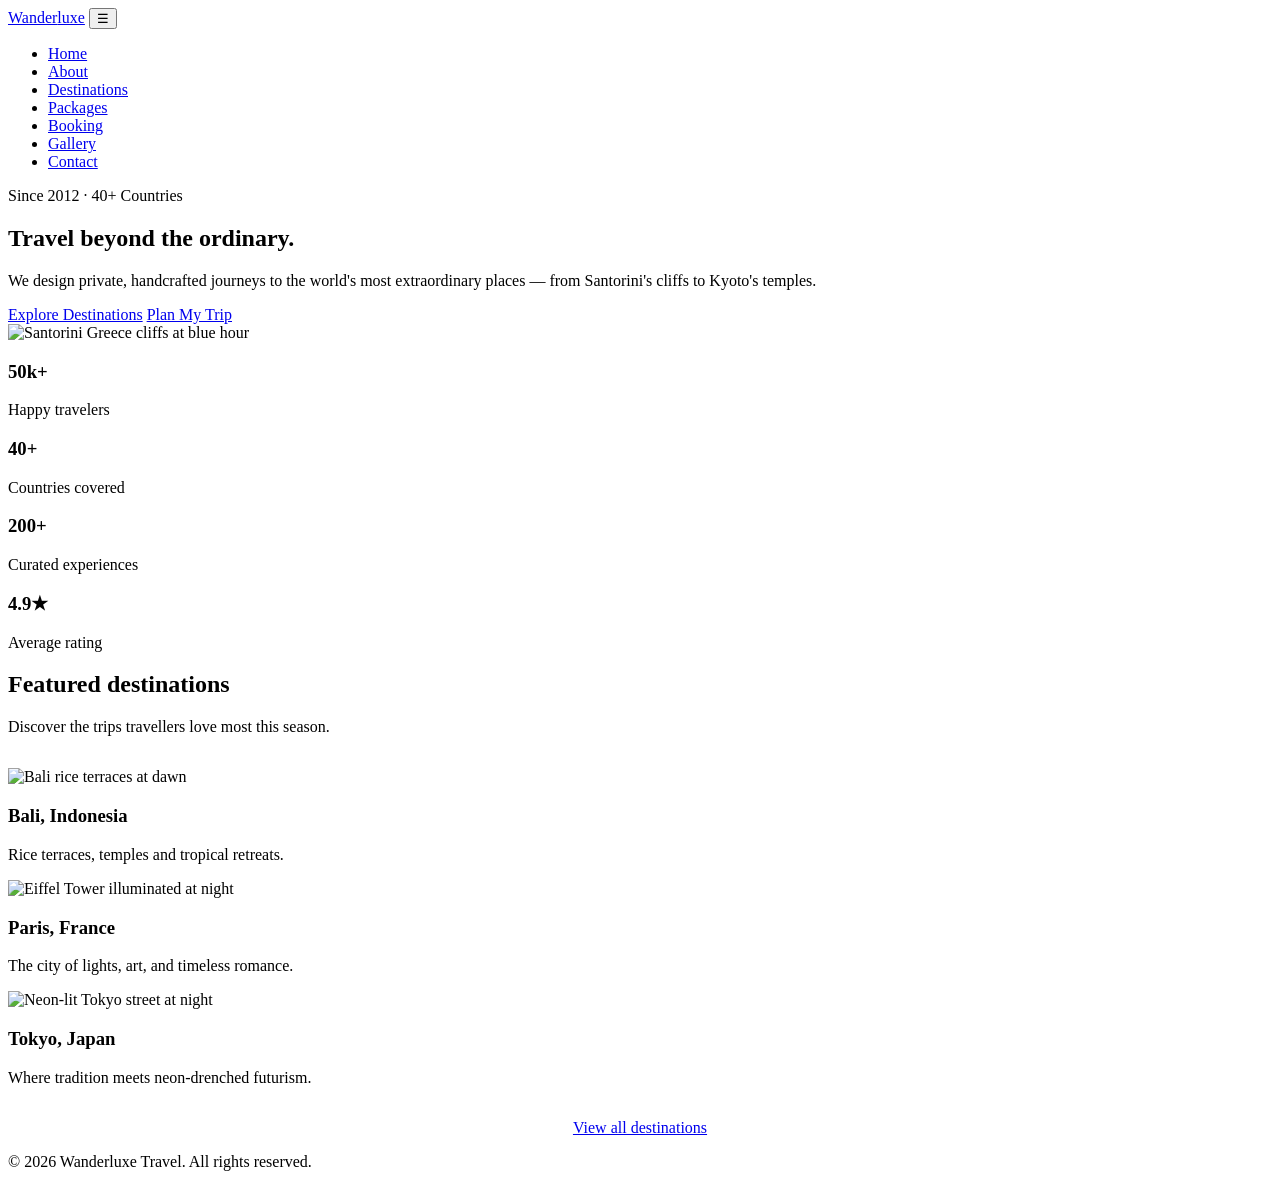
==== index.html @ 206a91f0 "Add initial index.html for Wanderluxe Travel site This is the initial commit of the Wanderluxe Trave" ====
<!DOCTYPE html>
<html lang="en">
<head>
<meta charset="UTF-8">
<meta name="viewport" content="width=device-width,initial-scale=1">
<title>Wanderluxe Travel — Curated Luxury Journeys Worldwide</title>
<meta name="description" content="Wanderluxe Travel crafts curated luxury trips to Santorini, Bali, Paris, Tokyo, Dubai, Iceland, Maldives and the Swiss Alps. Handpicked stays, private guides, and unforgettable experiences.">
<link rel="canonical" href="https://wanderluxe-travel.netlify.app/index.html">
<meta property="og:title" content="Wanderluxe Travel — Curated Luxury Journeys">
<meta property="og:description" content="Handcrafted luxury travel to the world's most breathtaking destinations.">
<meta property="og:image" content="images/hero-travel.jpg">
<meta property="og:type" content="website">
<meta name="twitter:card" content="summary_large_image">
<link rel="icon" type="image/svg+xml" href="data:image/svg+xml,<svg xmlns='http://www.w3.org/2000/svg' viewBox='0 0 32 32'><text y='26' font-size='26'>✈️</text></svg>">
<link rel="stylesheet" href="style.css">
<script type="application/ld+json">
{"@context":"https://schema.org","@type":"TravelAgency","name":"Wanderluxe Travel","url":"https://wanderluxe-travel.netlify.app/","description":"Curated luxury travel experiences worldwide.","priceRange":"$$$"}
</script>
</head>
<body>
<header class="nav"><div class="container nav-inner">
  <a href="index.html" class="logo">Wander<span>luxe</span></a>
  <button class="menu-btn" aria-label="Menu">☰</button>
  <ul class="nav-links">
    <li><a href="index.html">Home</a></li>
    <li><a href="about.html">About</a></li>
    <li><a href="destinations.html">Destinations</a></li>
    <li><a href="packages.html">Packages</a></li>
    <li><a href="booking.html">Booking</a></li>
    <li><a href="gallery.html">Gallery</a></li>
    <li><a href="contact.html">Contact</a></li>
  </ul>
</div></header>

<main>
<section class="hero"><div class="container hero-grid">
  <div>
    <span class="tag">Since 2012 · 40+ Countries</span>
    <h1>Travel <span class="gradient-text">beyond</span> the ordinary.</h1>
    <p>We design private, handcrafted journeys to the world's most extraordinary places — from Santorini's cliffs to Kyoto's temples.</p>
    <div class="hero-actions">
      <a href="destinations.html" class="btn btn-primary">Explore Destinations</a>
      <a href="booking.html" class="btn btn-outline">Plan My Trip</a>
    </div>
  </div>
  <div class="hero-img"><img src="images/hero-travel.jpg" alt="Santorini Greece cliffs at blue hour" width="1600" height="900"></div>
</div></section>

<section><div class="container">
  <div class="stats">
    <div class="stat"><h3 class="gradient-text">50k+</h3><p>Happy travelers</p></div>
    <div class="stat"><h3 class="gradient-text">40+</h3><p>Countries covered</p></div>
    <div class="stat"><h3 class="gradient-text">200+</h3><p>Curated experiences</p></div>
    <div class="stat"><h3 class="gradient-text">4.9★</h3><p>Average rating</p></div>
  </div>
</div></section>

<section><div class="container">
  <h2>Featured <span class="gradient-text">destinations</span></h2>
  <p style="margin-bottom:2rem">Discover the trips travellers love most this season.</p>
  <div class="grid-3">
    <article class="card"><img src="images/bali.jpg" alt="Bali rice terraces at dawn" loading="lazy"><div class="card-body"><h3>Bali, Indonesia</h3><p>Rice terraces, temples and tropical retreats.</p></div></article>
    <article class="card"><img src="images/paris.jpg" alt="Eiffel Tower illuminated at night" loading="lazy"><div class="card-body"><h3>Paris, France</h3><p>The city of lights, art, and timeless romance.</p></div></article>
    <article class="card"><img src="images/tokyo.jpg" alt="Neon-lit Tokyo street at night" loading="lazy"><div class="card-body"><h3>Tokyo, Japan</h3><p>Where tradition meets neon-drenched futurism.</p></div></article>
  </div>
  <div style="text-align:center;margin-top:2rem"><a href="destinations.html" class="btn btn-outline">View all destinations</a></div>
</div></section>
</main>

<footer><div class="container"><p>© 2026 Wanderluxe Travel. All rights reserved.</p></div></footer>
<script src="script.js"></script>
</body>
</html>
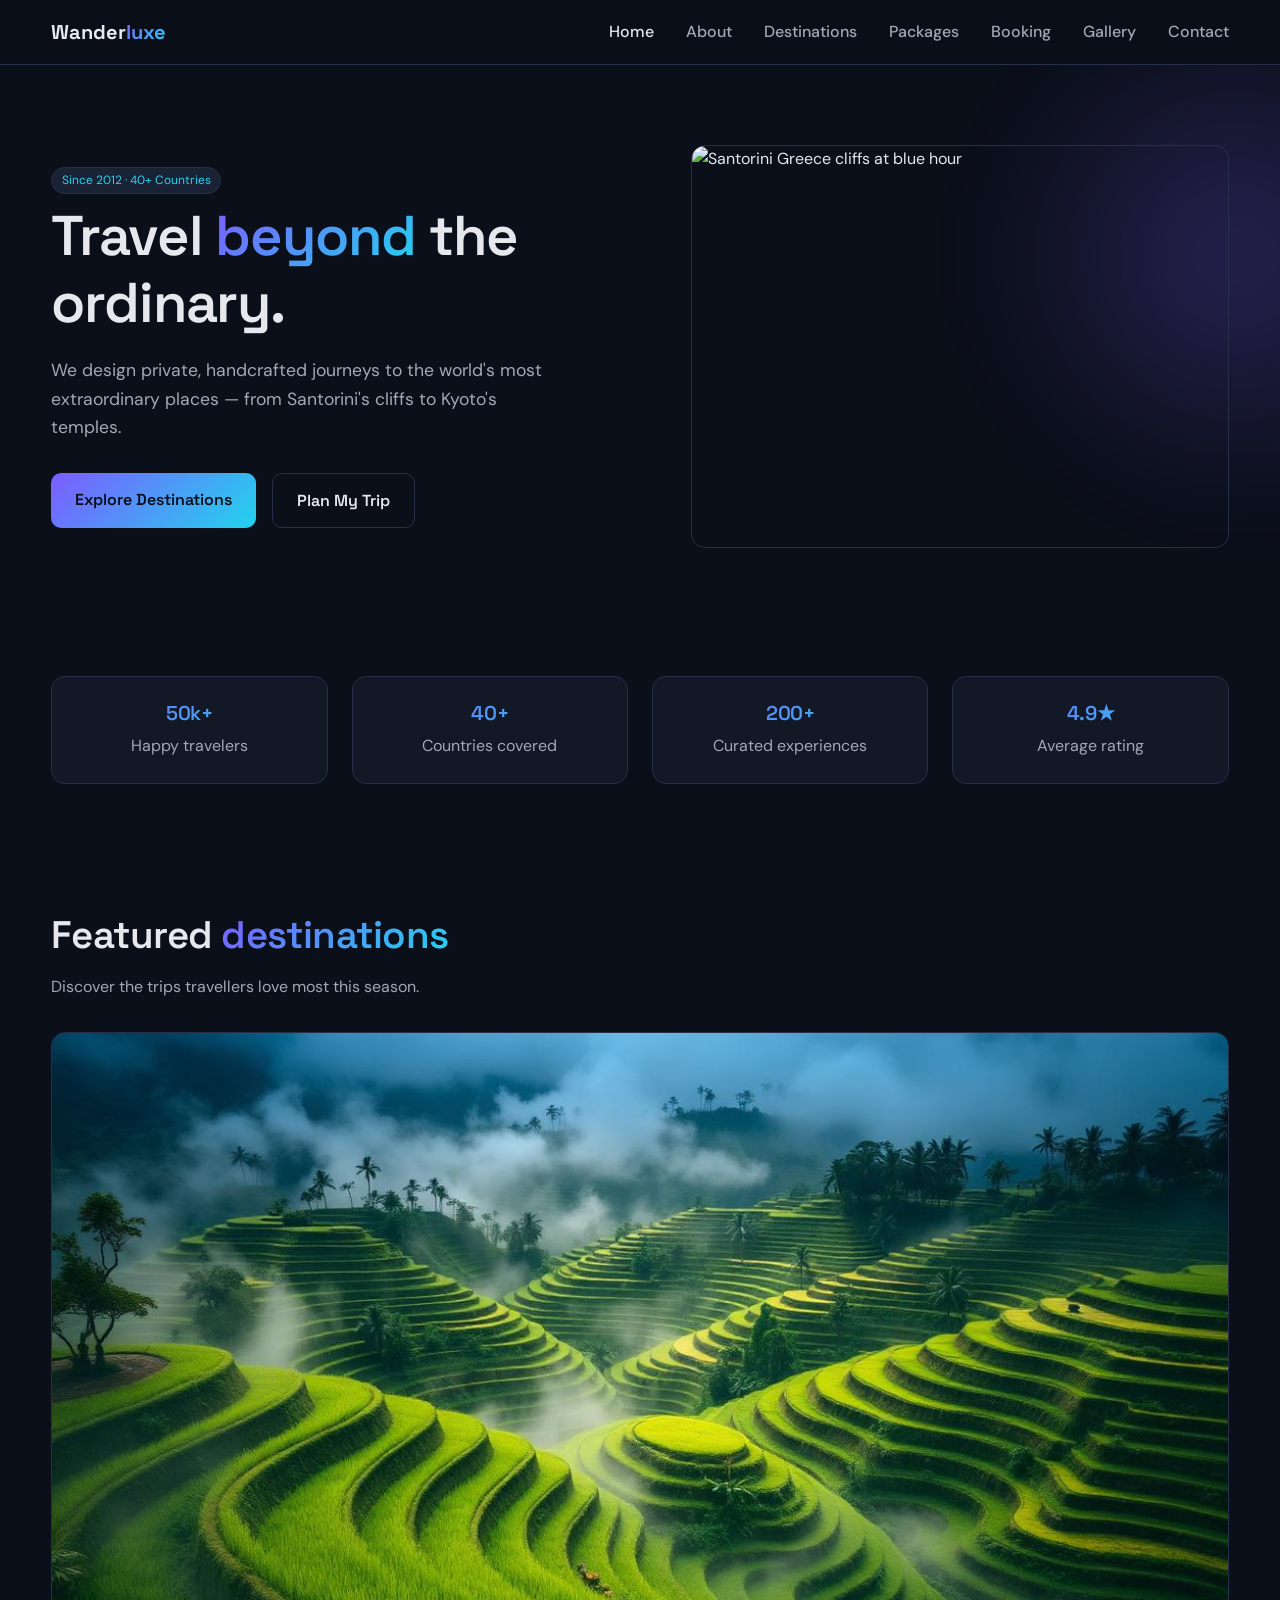
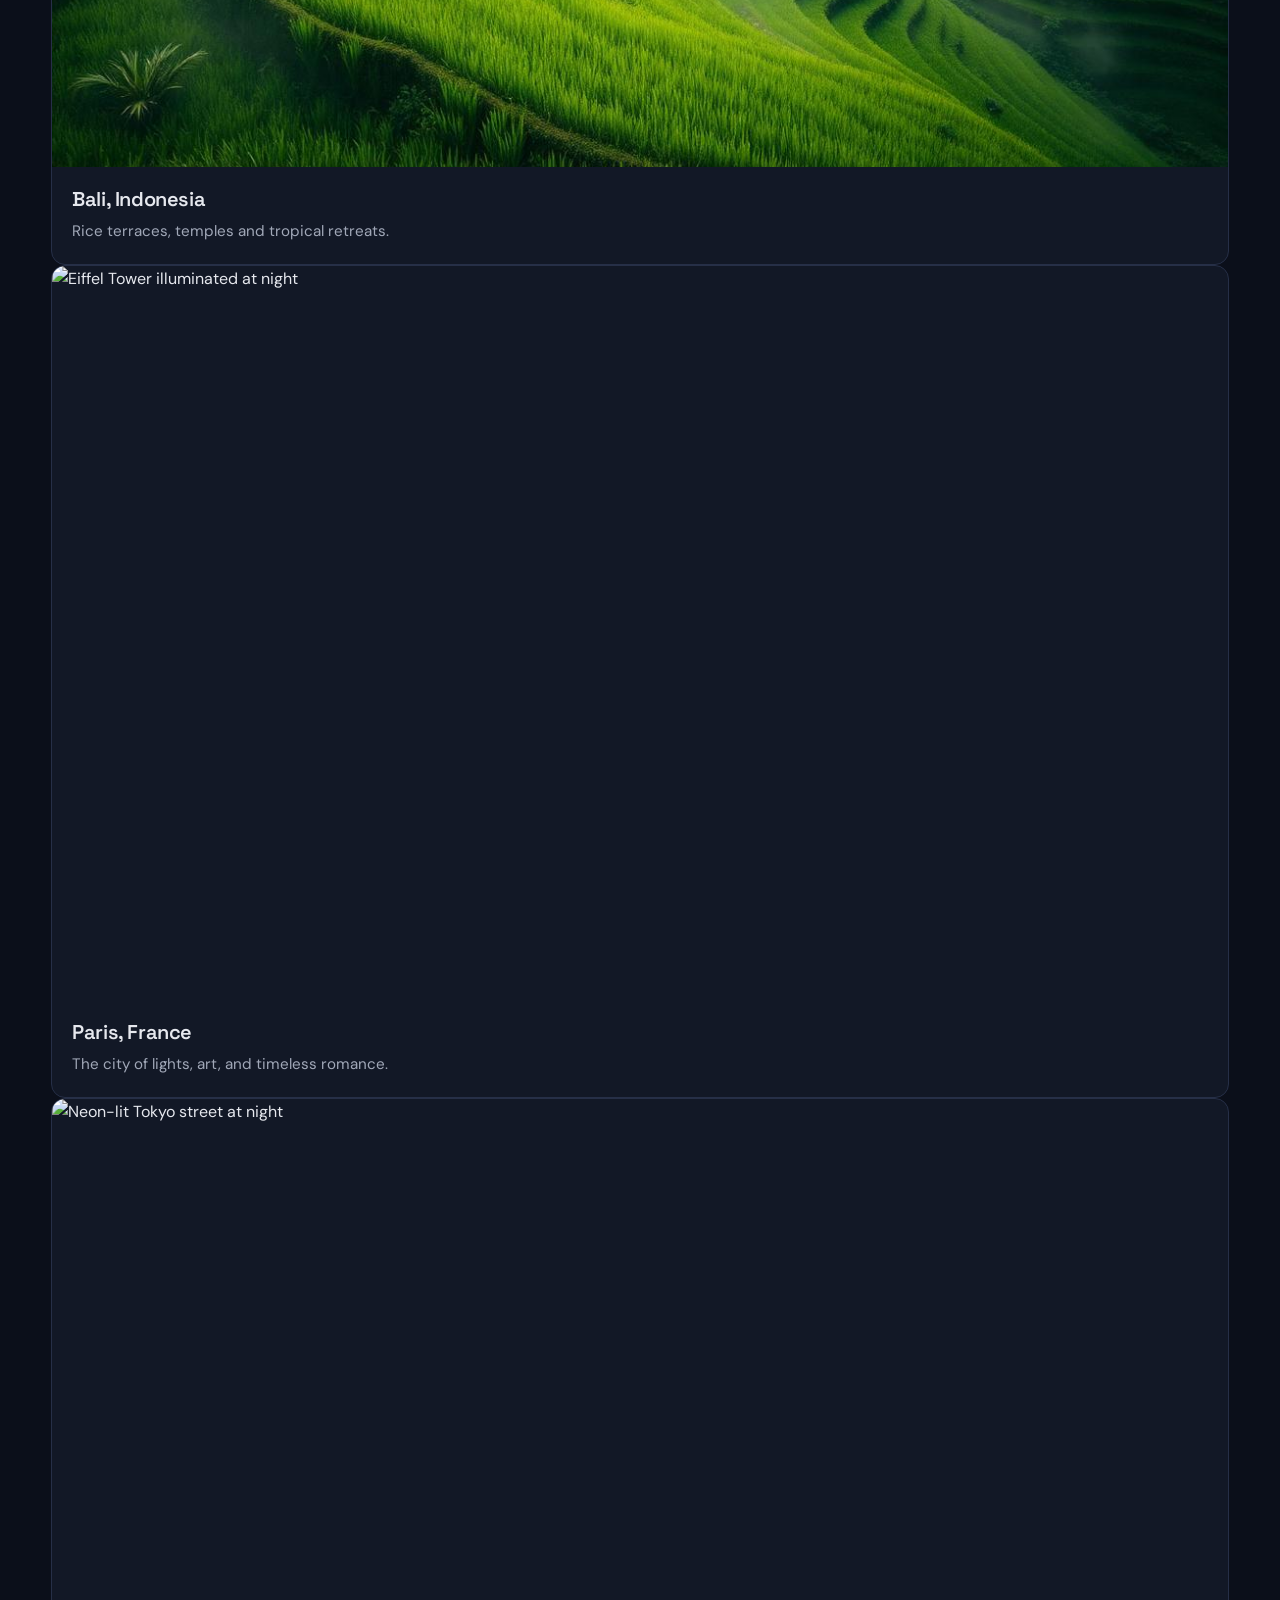
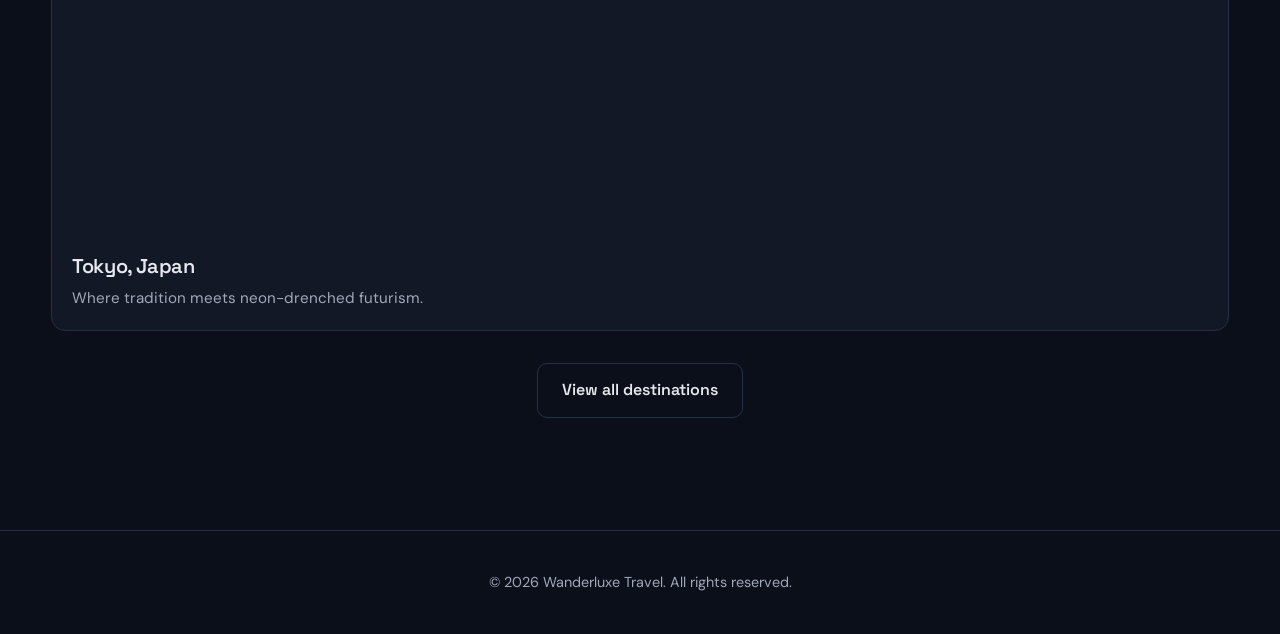
==== commit 2e978e44: "Update canonical link and JSON-LD URL" ====
--- a/index.html
+++ b/index.html
@@ -5,7 +5,7 @@
 <meta name="viewport" content="width=device-width,initial-scale=1">
 <title>Wanderluxe Travel — Curated Luxury Journeys Worldwide</title>
 <meta name="description" content="Wanderluxe Travel crafts curated luxury trips to Santorini, Bali, Paris, Tokyo, Dubai, Iceland, Maldives and the Swiss Alps. Handpicked stays, private guides, and unforgettable experiences.">
-<link rel="canonical" href="https://wanderluxe-travel.netlify.app/index.html">
+<link rel="canonical" href="https://wanderluxetravel.netlify.app/index.html">
 <meta property="og:title" content="Wanderluxe Travel — Curated Luxury Journeys">
 <meta property="og:description" content="Handcrafted luxury travel to the world's most breathtaking destinations.">
 <meta property="og:image" content="images/hero-travel.jpg">
@@ -14,7 +14,7 @@
 <link rel="icon" type="image/svg+xml" href="data:image/svg+xml,<svg xmlns='http://www.w3.org/2000/svg' viewBox='0 0 32 32'><text y='26' font-size='26'>✈️</text></svg>">
 <link rel="stylesheet" href="style.css">
 <script type="application/ld+json">
-{"@context":"https://schema.org","@type":"TravelAgency","name":"Wanderluxe Travel","url":"https://wanderluxe-travel.netlify.app/","description":"Curated luxury travel experiences worldwide.","priceRange":"$$$"}
+{"@context":"https://schema.org","@type":"TravelAgency","name":"Wanderluxe Travel","url":"https://wanderluxetravel.netlify.app/","description":"Curated luxury travel experiences worldwide.","priceRange":"$$$"}
 </script>
 </head>
 <body>
--- a/style.css
+++ b/style.css
@@ -0,0 +1,112 @@
+/* Wanderluxe Travel — Dark Premium */
+@import url('https://fonts.googleapis.com/css2?family=Space+Grotesk:wght@400;500;600;700&family=DM+Sans:wght@400;500;600&display=swap');
+
+*,*::before,*::after{box-sizing:border-box;margin:0;padding:0}
+:root{
+  --bg:#0b0f1a;--surface:#121826;--surface-2:#1a2236;--border:#262f47;
+  --text:#e6e8ee;--muted:#a1a8b8;
+  --primary:#7c5cff;--primary-2:#22d3ee;
+  --accent:linear-gradient(135deg,#7c5cff 0%,#22d3ee 100%);
+  --radius:14px;
+}
+html{scroll-behavior:smooth}
+body{font-family:'DM Sans',system-ui,sans-serif;background:var(--bg);color:var(--text);line-height:1.6;min-height:100vh}
+h1,h2,h3,h4{font-family:'Space Grotesk',sans-serif;font-weight:600;line-height:1.2;letter-spacing:-0.02em}
+h1{font-size:clamp(2rem,5vw,3.5rem)}
+h2{font-size:clamp(1.6rem,3.5vw,2.4rem);margin-bottom:1rem}
+h3{font-size:1.25rem;margin-bottom:.5rem}
+p{color:var(--muted)}
+a{color:inherit;text-decoration:none}
+img{max-width:100%;height:auto;display:block}
+.container{width:min(1200px,92%);margin-inline:auto}
+.gradient-text{background:var(--accent);-webkit-background-clip:text;background-clip:text;color:transparent}
+
+/* Nav */
+.nav{position:sticky;top:0;z-index:50;background:rgba(11,15,26,.85);backdrop-filter:blur(12px);border-bottom:1px solid var(--border)}
+.nav-inner{display:flex;align-items:center;justify-content:space-between;padding:1rem 0}
+.logo{font-family:'Space Grotesk',sans-serif;font-weight:700;font-size:1.25rem}
+.logo span{background:var(--accent);-webkit-background-clip:text;background-clip:text;color:transparent}
+.nav-links{display:flex;gap:2rem;list-style:none}
+.nav-links a{color:var(--muted);font-weight:500;transition:color .2s}
+.nav-links a:hover,.nav-links a.active{color:var(--text)}
+.menu-btn{display:none;background:none;border:1px solid var(--border);color:var(--text);padding:.5rem .75rem;border-radius:8px;cursor:pointer;font-size:1.2rem}
+
+/* Buttons */
+.btn{display:inline-block;padding:.85rem 1.5rem;border-radius:10px;font-weight:600;font-family:'Space Grotesk',sans-serif;cursor:pointer;border:none;transition:transform .2s,box-shadow .2s}
+.btn-primary{background:var(--accent);color:#0b0f1a}
+.btn-primary:hover{transform:translateY(-2px);box-shadow:0 10px 30px rgba(124,92,255,.4)}
+.btn-outline{background:transparent;border:1px solid var(--border);color:var(--text)}
+.btn-outline:hover{border-color:var(--primary)}
+
+/* Hero */
+.hero{position:relative;padding:5rem 0 4rem;overflow:hidden}
+.hero-grid{display:grid;grid-template-columns:1.1fr 1fr;gap:3rem;align-items:center}
+.hero h1{margin-bottom:1.25rem}
+.hero p{font-size:1.1rem;margin-bottom:2rem;max-width:520px}
+.hero-actions{display:flex;gap:1rem;flex-wrap:wrap}
+.hero-img{border-radius:var(--radius);overflow:hidden;border:1px solid var(--border);aspect-ratio:4/3}
+.hero-img img{width:100%;height:100%;object-fit:cover}
+.hero::before{content:"";position:absolute;inset:-20% -20% auto auto;width:600px;height:600px;background:radial-gradient(circle,rgba(124,92,255,.25),transparent 60%);filter:blur(40px);z-index:-1}
+
+/* Sections */
+section{padding:4rem 0}
+.section-head{text-align:center;margin-bottom:3rem}
+.section-head p{max-width:620px;margin-inline:auto;margin-top:.5rem}
+
+/* Stats */
+.stats{display:grid;grid-template-columns:repeat(4,1fr);gap:1.5rem}
+.stat{background:var(--surface);border:1px solid var(--border);border-radius:var(--radius);padding:1.5rem;text-align:center}
+.stat strong{font-family:'Space Grotesk',sans-serif;font-size:2rem;background:var(--accent);-webkit-background-clip:text;background-clip:text;color:transparent;display:block}
+
+/* Cards */
+.cards{display:grid;grid-template-columns:repeat(auto-fit,minmax(260px,1fr));gap:1.5rem}
+.card{background:var(--surface);border:1px solid var(--border);border-radius:var(--radius);overflow:hidden;transition:transform .2s,border-color .2s}
+.card:hover{transform:translateY(-4px);border-color:var(--primary)}
+.card img{aspect-ratio:16/10;object-fit:cover;width:100%}
+.card-body{padding:1.25rem}
+.card-body p{margin-top:.4rem;font-size:.95rem}
+.tag{display:inline-block;padding:.2rem .6rem;font-size:.75rem;background:var(--surface-2);border:1px solid var(--border);border-radius:999px;color:var(--primary-2);margin-bottom:.5rem}
+
+/* Gallery */
+.slider{position:relative;border-radius:var(--radius);overflow:hidden;border:1px solid var(--border);aspect-ratio:16/8;background:var(--surface)}
+.slides{display:flex;height:100%;transition:transform .5s ease}
+.slides img{width:100%;height:100%;object-fit:cover;flex-shrink:0}
+.slider-btn{position:absolute;top:50%;transform:translateY(-50%);background:rgba(0,0,0,.5);color:#fff;border:none;width:44px;height:44px;border-radius:50%;cursor:pointer;font-size:1.2rem}
+.slider-btn.prev{left:1rem}.slider-btn.next{right:1rem}
+.grid-gallery{display:grid;grid-template-columns:repeat(auto-fit,minmax(220px,1fr));gap:1rem;margin-top:2rem}
+.grid-gallery img{aspect-ratio:1;object-fit:cover;border-radius:10px;border:1px solid var(--border)}
+
+/* FAQ */
+.faq{max-width:760px;margin-inline:auto}
+.faq details{background:var(--surface);border:1px solid var(--border);border-radius:10px;padding:1rem 1.25rem;margin-bottom:.75rem}
+.faq summary{cursor:pointer;font-family:'Space Grotesk',sans-serif;font-weight:500;list-style:none;display:flex;justify-content:space-between;align-items:center}
+.faq summary::after{content:"+";color:var(--primary-2);font-size:1.5rem}
+.faq details[open] summary::after{content:"−"}
+.faq p{margin-top:.75rem}
+
+/* Form */
+.form{max-width:620px;margin-inline:auto;background:var(--surface);border:1px solid var(--border);border-radius:var(--radius);padding:2rem}
+.field{margin-bottom:1.1rem}
+.field label{display:block;margin-bottom:.4rem;font-size:.9rem;color:var(--text);font-weight:500}
+.field input,.field select,.field textarea{width:100%;padding:.75rem 1rem;background:var(--bg);border:1px solid var(--border);border-radius:8px;color:var(--text);font-family:inherit;font-size:1rem}
+.field input:focus,.field select:focus,.field textarea:focus{outline:none;border-color:var(--primary)}
+.field .err{color:#ff7a90;font-size:.8rem;margin-top:.3rem;min-height:1em;display:block}
+.status{margin-top:1rem;padding:.85rem;border-radius:8px;display:none}
+.status.ok{display:block;background:rgba(34,211,238,.1);border:1px solid var(--primary-2);color:var(--primary-2)}
+
+/* Footer */
+footer{border-top:1px solid var(--border);padding:2.5rem 0;margin-top:3rem;text-align:center}
+footer p{font-size:.9rem}
+footer .social{margin-top:.75rem;display:flex;gap:1rem;justify-content:center}
+footer .social a{color:var(--muted)}
+
+/* Mobile */
+@media (max-width:820px){
+  .nav-links{display:none;position:absolute;top:100%;left:0;right:0;background:var(--surface);flex-direction:column;padding:1rem;gap:.5rem;border-bottom:1px solid var(--border)}
+  .nav-links.open{display:flex}
+  .menu-btn{display:block}
+  .hero{padding:3rem 0}
+  .hero-grid{grid-template-columns:1fr;gap:2rem}
+  .stats{grid-template-columns:repeat(2,1fr)}
+  .slider{aspect-ratio:4/3}
+}
